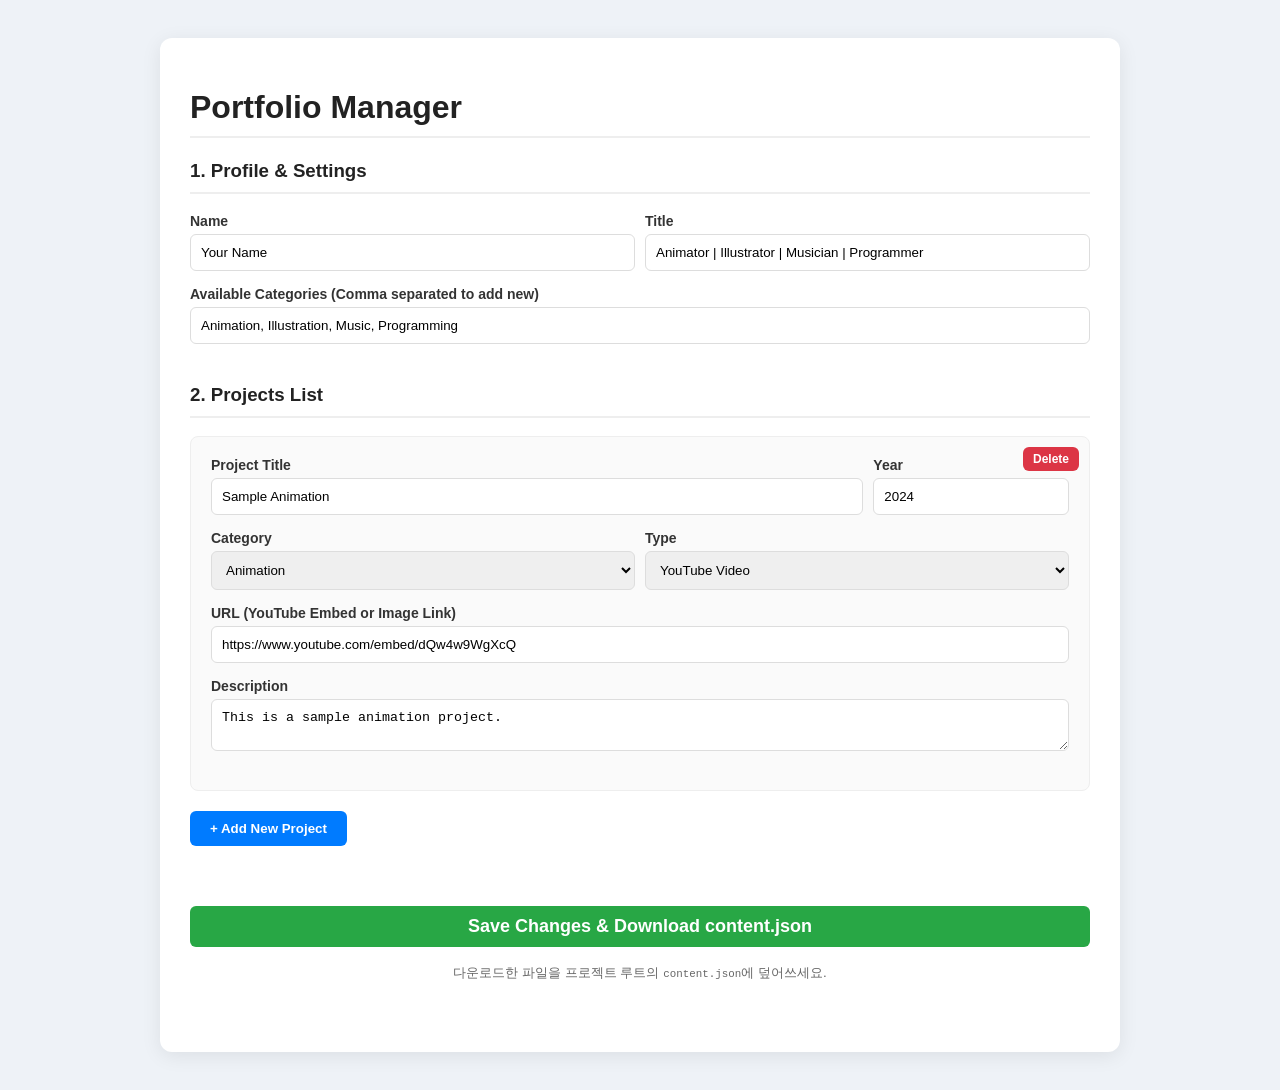
==== admin.html @ 2cd8b3ed "Initial commit: Retro CLI Portfolio with Admin GUI" ====
<!DOCTYPE html>
<html lang="ko">
<head>
    <meta charset="UTF-8">
    <title>Portfolio Admin Panel - Advanced</title>
    <style>
        :root { --primary: #007bff; --success: #28a745; --danger: #dc3545; }
        body { font-family: 'Segoe UI', sans-serif; padding: 30px; background: #eef2f7; color: #333; }
        .container { max-width: 900px; margin: auto; background: white; padding: 30px; border-radius: 12px; box-shadow: 0 4px 20px rgba(0,0,0,0.08); }
        h1, h2, h3 { color: #222; border-bottom: 2px solid #eee; padding-bottom: 10px; }
        .section { margin-bottom: 40px; }
        .form-group { margin-bottom: 15px; }
        label { display: block; font-weight: 600; margin-bottom: 5px; font-size: 14px; }
        input, textarea, select { width: 100%; padding: 10px; border: 1px solid #ddd; border-radius: 6px; box-sizing: border-box; }
        .project-item { border: 1px solid #eee; padding: 20px; margin-bottom: 20px; border-radius: 8px; background: #fafafa; position: relative; }
        .project-item:hover { border-color: var(--primary); }
        .flex-row { display: flex; gap: 10px; }
        .flex-row > div { flex: 1; }
        button { padding: 10px 20px; cursor: pointer; border: none; border-radius: 6px; font-weight: bold; transition: 0.2s; }
        .btn-add { background: var(--primary); color: white; }
        .btn-save { background: var(--success); color: white; width: 100%; font-size: 18px; margin-top: 20px; }
        .btn-delete { background: var(--danger); color: white; font-size: 12px; padding: 5px 10px; position: absolute; top: 10px; right: 10px; }
        .category-tag { display: inline-block; background: #ddd; padding: 2px 8px; border-radius: 4px; margin-right: 5px; font-size: 12px; }
    </style>
</head>
<body>
    <div class="container">
        <h1>Portfolio Manager</h1>

        <!-- Profile Section -->
        <div class="section">
            <h3>1. Profile & Settings</h3>
            <div class="flex-row">
                <div class="form-group">
                    <label>Name</label>
                    <input type="text" id="admin-name">
                </div>
                <div class="form-group">
                    <label>Title</label>
                    <input type="text" id="admin-title">
                </div>
            </div>
            <div class="form-group">
                <label>Available Categories (Comma separated to add new)</label>
                <input type="text" id="admin-categories" placeholder="Animation, Illustration, Music...">
            </div>
        </div>

        <!-- Projects Section -->
        <div class="section">
            <h3>2. Projects List</h3>
            <div id="project-list"></div>
            <button class="btn-add" onclick="addProject()">+ Add New Project</button>
        </div>

        <div class="section">
            <button class="btn-save" onclick="saveData()">Save Changes & Download content.json</button>
            <p style="text-align: center; color: #666;"><small>다운로드한 파일을 프로젝트 루트의 <code>content.json</code>에 덮어쓰세요.</small></p>
        </div>
    </div>

    <script>
        let data = null;

        async function init() {
            try {
                const res = await fetch('content.json');
                data = await res.json();
                
                document.getElementById('admin-name').value = data.profile.name;
                document.getElementById('admin-title').value = data.profile.title;
                document.getElementById('admin-categories').value = data.settings.categories.join(', ');
                
                renderProjects();
            } catch (e) { alert("content.json을 불러올 수 없습니다."); }
        }

        function renderProjects() {
            const list = document.getElementById('project-list');
            list.innerHTML = '';
            
            // 연도순 정렬 (내림차순)
            const sortedProjects = [...data.projects].sort((a, b) => b.year - a.year);

            sortedProjects.forEach((p, idx) => {
                const item = document.createElement('div');
                item.className = 'project-item';
                
                // 카테고리 드롭다운 생성
                const catOptions = data.settings.categories.map(cat => 
                    `<option value="${cat}" ${p.category === cat ? 'selected' : ''}>${cat}</option>`
                ).join('');

                item.innerHTML = `
                    <button class="btn-delete" onclick="deleteProject(${p.id})">Delete</button>
                    <div class="flex-row">
                        <div class="form-group">
                            <label>Project Title</label>
                            <input type="text" value="${p.title}" onchange="updateProject(${p.id}, 'title', this.value)">
                        </div>
                        <div class="form-group" style="flex: 0.3;">
                            <label>Year</label>
                            <input type="number" value="${p.year}" onchange="updateProject(${p.id}, 'year', parseInt(this.value))">
                        </div>
                    </div>
                    <div class="flex-row">
                        <div class="form-group">
                            <label>Category</label>
                            <select onchange="updateProject(${p.id}, 'category', this.value)">
                                ${catOptions}
                            </select>
                        </div>
                        <div class="form-group">
                            <label>Type</label>
                            <select onchange="updateProject(${p.id}, 'type', this.value)">
                                <option value="video" ${p.type==='video'?'selected':''}>YouTube Video</option>
                                <option value="image" ${p.type==='image'?'selected':''}>External Image URL</option>
                            </select>
                        </div>
                    </div>
                    <div class="form-group">
                        <label>URL (YouTube Embed or Image Link)</label>
                        <input type="text" value="${p.url}" onchange="updateProject(${p.id}, 'url', this.value)">
                    </div>
                    <div class="form-group">
                        <label>Description</label>
                        <textarea onchange="updateProject(${p.id}, 'description', this.value)">${p.description}</textarea>
                    </div>
                `;
                list.appendChild(item);
            });
        }

        function updateProject(id, field, value) {
            const p = data.projects.find(proj => proj.id === id);
            if (p) p[field] = value;
        }

        function addProject() {
            const newId = data.projects.length > 0 ? Math.max(...data.projects.map(p => p.id)) + 1 : 1;
            data.projects.push({
                id: newId,
                title: "New Project",
                type: "video",
                url: "",
                year: new Date().getFullYear(),
                category: data.settings.categories[0] || "General",
                tags: [],
                description: ""
            });
            renderProjects();
        }

        function deleteProject(id) {
            if(confirm("정말 삭제하시겠습니까?")) {
                data.projects = data.projects.filter(p => p.id !== id);
                renderProjects();
            }
        }

        function saveData() {
            data.profile.name = document.getElementById('admin-name').value;
            data.profile.title = document.getElementById('admin-title').value;
            data.settings.categories = document.getElementById('admin-categories').value.split(',').map(s => s.trim()).filter(s => s !== "");

            const blob = new Blob([JSON.stringify(data, null, 2)], { type: 'application/json' });
            const url = URL.createObjectURL(blob);
            const a = document.createElement('a');
            a.href = url;
            a.download = 'content.json';
            a.click();
        }

        init();
    </script>
</body>
</html>
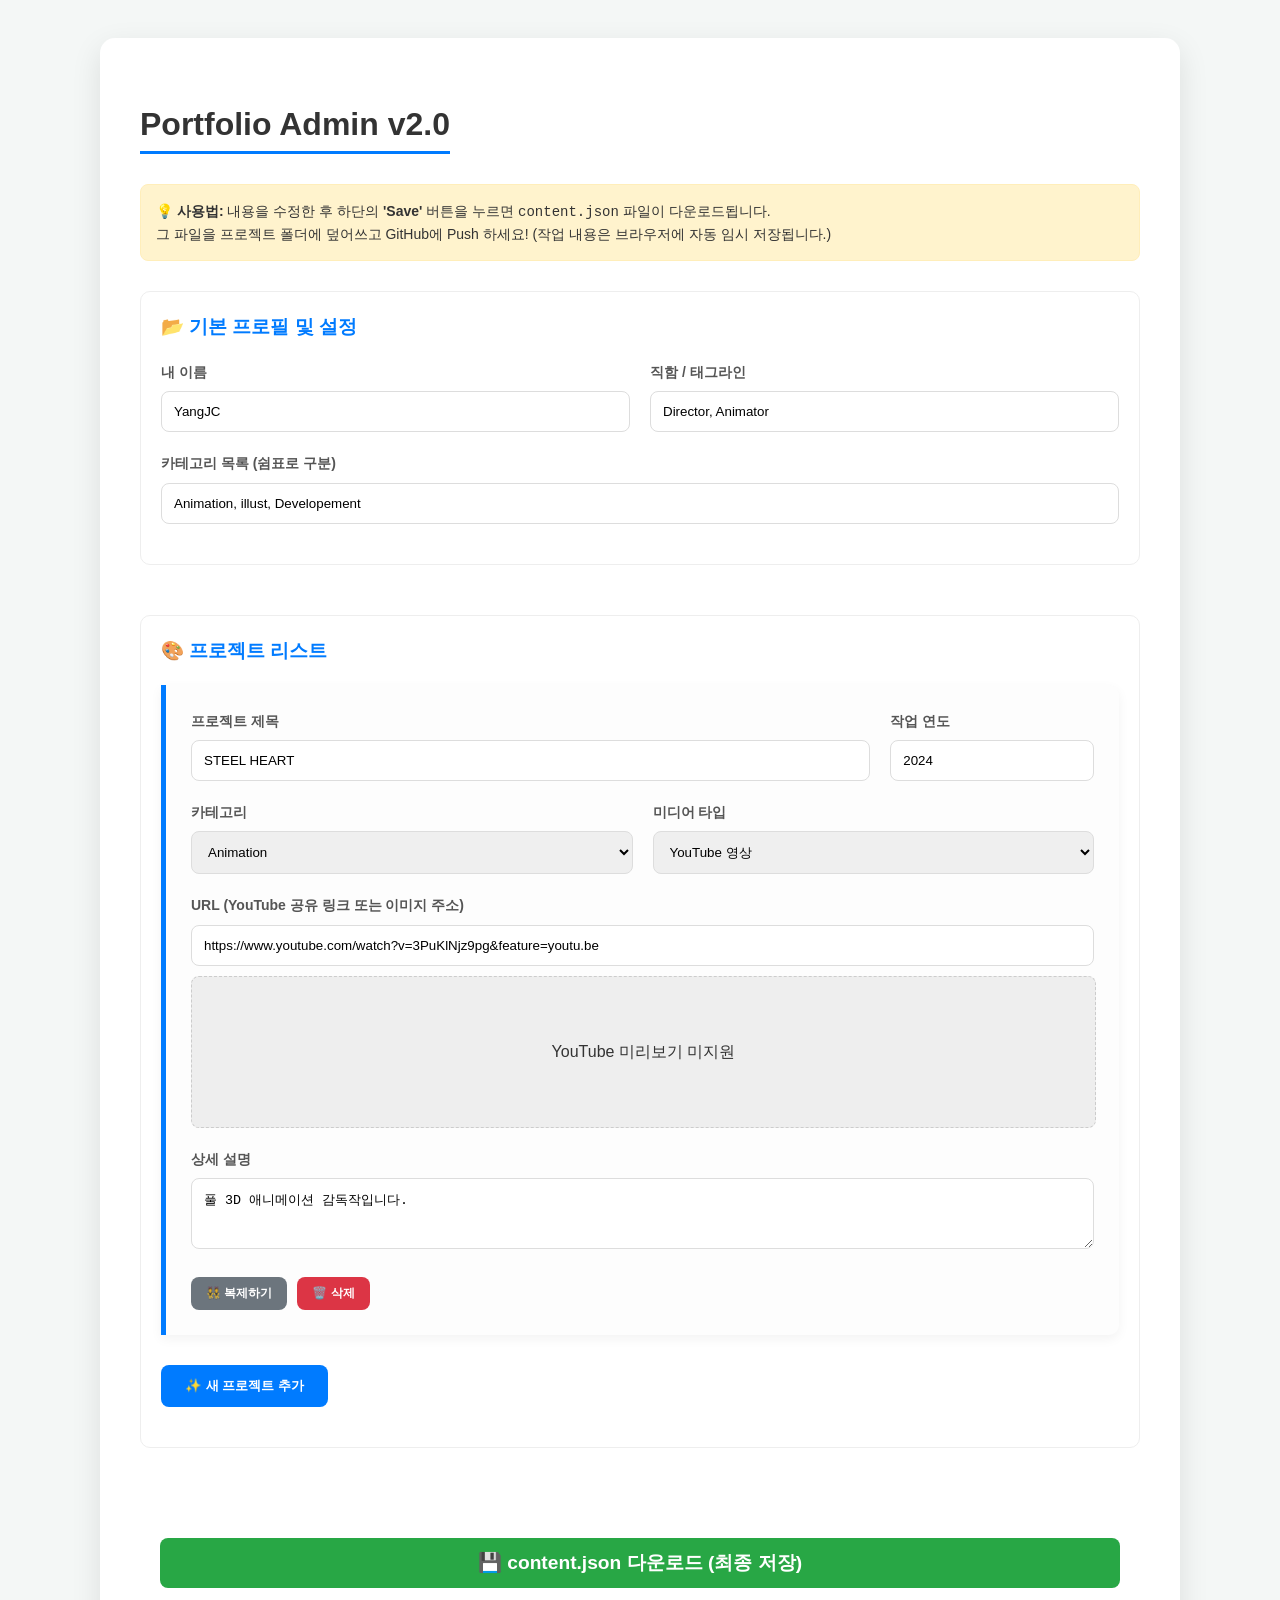
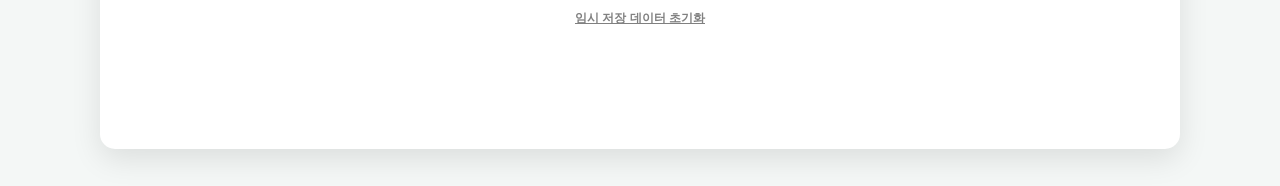
==== commit 583e260d: "Update: ASCII banner, fast boot with skip, and README.md" ====
--- a/admin.html
+++ b/admin.html
@@ -2,77 +2,119 @@
 <html lang="ko">
 <head>
     <meta charset="UTF-8">
-    <title>Portfolio Admin Panel - Advanced</title>
+    <title>Portfolio Admin Panel v2.0</title>
     <style>
-        :root { --primary: #007bff; --success: #28a745; --danger: #dc3545; }
-        body { font-family: 'Segoe UI', sans-serif; padding: 30px; background: #eef2f7; color: #333; }
-        .container { max-width: 900px; margin: auto; background: white; padding: 30px; border-radius: 12px; box-shadow: 0 4px 20px rgba(0,0,0,0.08); }
-        h1, h2, h3 { color: #222; border-bottom: 2px solid #eee; padding-bottom: 10px; }
-        .section { margin-bottom: 40px; }
-        .form-group { margin-bottom: 15px; }
-        label { display: block; font-weight: 600; margin-bottom: 5px; font-size: 14px; }
-        input, textarea, select { width: 100%; padding: 10px; border: 1px solid #ddd; border-radius: 6px; box-sizing: border-box; }
-        .project-item { border: 1px solid #eee; padding: 20px; margin-bottom: 20px; border-radius: 8px; background: #fafafa; position: relative; }
-        .project-item:hover { border-color: var(--primary); }
-        .flex-row { display: flex; gap: 10px; }
-        .flex-row > div { flex: 1; }
-        button { padding: 10px 20px; cursor: pointer; border: none; border-radius: 6px; font-weight: bold; transition: 0.2s; }
-        .btn-add { background: var(--primary); color: white; }
-        .btn-save { background: var(--success); color: white; width: 100%; font-size: 18px; margin-top: 20px; }
-        .btn-delete { background: var(--danger); color: white; font-size: 12px; padding: 5px 10px; position: absolute; top: 10px; right: 10px; }
-        .category-tag { display: inline-block; background: #ddd; padding: 2px 8px; border-radius: 4px; margin-right: 5px; font-size: 12px; }
+        :root { 
+            --primary: #007bff; --success: #28a745; --danger: #dc3545; --warning: #ffc107;
+            --bg: #f4f7f6; --text: #333; --card: #ffffff;
+        }
+        body { font-family: 'Segoe UI', Tahoma, Geneva, Verdana, sans-serif; padding: 30px; background: var(--bg); color: var(--text); line-height: 1.6; }
+        .container { max-width: 1000px; margin: auto; background: var(--card); padding: 40px; border-radius: 15px; box-shadow: 0 10px 30px rgba(0,0,0,0.1); position: relative; }
+        
+        h1 { font-size: 2rem; border-bottom: 3px solid var(--primary); display: inline-block; margin-bottom: 30px; }
+        h3 { margin-top: 0; color: var(--primary); }
+
+        .section { margin-bottom: 50px; padding: 20px; border-radius: 10px; background: #fff; border: 1px solid #eee; }
+        .form-group { margin-bottom: 20px; }
+        label { display: block; font-weight: bold; margin-bottom: 8px; font-size: 14px; color: #555; }
+        input, textarea, select { width: 100%; padding: 12px; border: 1px solid #ddd; border-radius: 8px; box-sizing: border-box; transition: 0.3s; }
+        input:focus { border-color: var(--primary); outline: none; box-shadow: 0 0 8px rgba(0,123,255,0.2); }
+
+        .project-item { border-left: 5px solid var(--primary); padding: 25px; margin-bottom: 30px; border-radius: 0 10px 10px 0; background: #fdfdfd; position: relative; box-shadow: 0 4px 12px rgba(0,0,0,0.05); }
+        .project-item:hover { transform: translateY(-2px); transition: 0.3s; }
+
+        .flex-row { display: flex; gap: 20px; flex-wrap: wrap; }
+        .flex-row > div { flex: 1; min-width: 200px; }
+
+        .btn-group { display: flex; gap: 10px; margin-top: 20px; }
+        button { padding: 12px 24px; cursor: pointer; border: none; border-radius: 8px; font-weight: bold; transition: 0.2s; display: flex; align-items: center; justify-content: center; gap: 8px; }
+        .btn-add { background: var(--primary); color: white; margin-bottom: 20px; }
+        .btn-save { background: var(--success); color: white; width: 100%; font-size: 1.2rem; margin-top: 20px; }
+        .btn-delete { background: var(--danger); color: white; font-size: 12px; padding: 8px 15px; }
+        .btn-copy { background: #6c757d; color: white; font-size: 12px; padding: 8px 15px; }
+        
+        /* 알림 토스트 */
+        #toast { position: fixed; bottom: 30px; right: 30px; padding: 15px 30px; border-radius: 10px; color: white; font-weight: bold; z-index: 1000; display: none; animation: slideIn 0.3s ease-out; }
+        @keyframes slideIn { from { transform: translateX(100%); opacity: 0; } to { transform: translateX(0); opacity: 1; } }
+        
+        /* 프리뷰 박스 */
+        .preview-box { width: 100%; height: 150px; background: #eee; border-radius: 8px; margin-top: 10px; display: flex; align-items: center; justify-content: center; overflow: hidden; border: 1px dashed #ccc; }
+        .preview-box img { max-height: 100%; object-fit: contain; }
+
+        .instruction-box { background: #fff3cd; border: 1px solid #ffeeba; padding: 15px; border-radius: 8px; margin-bottom: 30px; font-size: 14px; }
     </style>
 </head>
 <body>
+    <div id="toast"></div>
+
     <div class="container">
-        <h1>Portfolio Manager</h1>
+        <h1>Portfolio Admin v2.0</h1>
+        
+        <div class="instruction-box">
+            <strong>💡 사용법:</strong> 내용을 수정한 후 하단의 <b>'Save'</b> 버튼을 누르면 <code>content.json</code> 파일이 다운로드됩니다. <br>
+            그 파일을 프로젝트 폴더에 덮어쓰고 GitHub에 Push 하세요! (작업 내용은 브라우저에 자동 임시 저장됩니다.)
+        </div>
 
         <!-- Profile Section -->
         <div class="section">
-            <h3>1. Profile & Settings</h3>
+            <h3>📂 기본 프로필 및 설정</h3>
             <div class="flex-row">
                 <div class="form-group">
-                    <label>Name</label>
-                    <input type="text" id="admin-name">
+                    <label>내 이름</label>
+                    <input type="text" id="admin-name" oninput="autoSave()">
                 </div>
                 <div class="form-group">
-                    <label>Title</label>
-                    <input type="text" id="admin-title">
+                    <label>직함 / 태그라인</label>
+                    <input type="text" id="admin-title" oninput="autoSave()">
                 </div>
             </div>
             <div class="form-group">
-                <label>Available Categories (Comma separated to add new)</label>
-                <input type="text" id="admin-categories" placeholder="Animation, Illustration, Music...">
+                <label>카테고리 목록 (쉼표로 구분)</label>
+                <input type="text" id="admin-categories" oninput="updateCategories(this.value)" placeholder="Animation, Illustration, Music...">
             </div>
         </div>
 
         <!-- Projects Section -->
         <div class="section">
-            <h3>2. Projects List</h3>
+            <h3>🎨 프로젝트 리스트</h3>
             <div id="project-list"></div>
-            <button class="btn-add" onclick="addProject()">+ Add New Project</button>
-        </div>
-
-        <div class="section">
-            <button class="btn-save" onclick="saveData()">Save Changes & Download content.json</button>
-            <p style="text-align: center; color: #666;"><small>다운로드한 파일을 프로젝트 루트의 <code>content.json</code>에 덮어쓰세요.</small></p>
+            <button class="btn-add" onclick="addProject()">✨ 새 프로젝트 추가</button>
+        </div>
+
+        <div class="section" style="border: none; background: transparent;">
+            <button class="btn-save" onclick="saveData()">💾 content.json 다운로드 (최종 저장)</button>
+            <button onclick="clearTempData()" style="background:none; color:gray; font-size:12px; margin-top:10px; text-decoration: underline; width: 100%;">임시 저장 데이터 초기화</button>
         </div>
     </div>
 
     <script>
         let data = null;
+        const LOCAL_STORAGE_KEY = 'portfolio_draft_data';
 
         async function init() {
-            try {
-                const res = await fetch('content.json');
-                data = await res.json();
-                
-                document.getElementById('admin-name').value = data.profile.name;
-                document.getElementById('admin-title').value = data.profile.title;
-                document.getElementById('admin-categories').value = data.settings.categories.join(', ');
-                
-                renderProjects();
-            } catch (e) { alert("content.json을 불러올 수 없습니다."); }
+            // 1. 임시 저장 데이터 확인
+            const savedDraft = localStorage.getItem(LOCAL_STORAGE_KEY);
+            if (savedDraft) {
+                data = JSON.parse(savedDraft);
+                showToast("임시 저장된 데이터를 불러왔습니다.", "info");
+            } else {
+                try {
+                    const res = await fetch('content.json');
+                    data = await res.json();
+                } catch (e) {
+                    showToast("기본 데이터를 불러오지 못했습니다. 새로 시작합니다.", "error");
+                    data = { profile: { name: "", title: "" }, settings: { categories: [] }, projects: [] };
+                }
+            }
+            
+            fillStaticFields();
+            renderProjects();
+        }
+
+        function fillStaticFields() {
+            document.getElementById('admin-name').value = data.profile.name;
+            document.getElementById('admin-title').value = data.profile.title;
+            document.getElementById('admin-categories').value = data.settings.categories.join(', ');
         }
 
         function renderProjects() {
@@ -82,49 +124,54 @@
             // 연도순 정렬 (내림차순)
             const sortedProjects = [...data.projects].sort((a, b) => b.year - a.year);
 
-            sortedProjects.forEach((p, idx) => {
+            sortedProjects.forEach((p) => {
                 const item = document.createElement('div');
                 item.className = 'project-item';
                 
-                // 카테고리 드롭다운 생성
                 const catOptions = data.settings.categories.map(cat => 
                     `<option value="${cat}" ${p.category === cat ? 'selected' : ''}>${cat}</option>`
                 ).join('');
 
                 item.innerHTML = `
-                    <button class="btn-delete" onclick="deleteProject(${p.id})">Delete</button>
                     <div class="flex-row">
                         <div class="form-group">
-                            <label>Project Title</label>
-                            <input type="text" value="${p.title}" onchange="updateProject(${p.id}, 'title', this.value)">
+                            <label>프로젝트 제목</label>
+                            <input type="text" value="${p.title}" oninput="updateProject(${p.id}, 'title', this.value)">
                         </div>
                         <div class="form-group" style="flex: 0.3;">
-                            <label>Year</label>
-                            <input type="number" value="${p.year}" onchange="updateProject(${p.id}, 'year', parseInt(this.value))">
+                            <label>작업 연도</label>
+                            <input type="number" value="${p.year}" oninput="updateProject(${p.id}, 'year', parseInt(this.value))">
                         </div>
                     </div>
                     <div class="flex-row">
                         <div class="form-group">
-                            <label>Category</label>
+                            <label>카테고리</label>
                             <select onchange="updateProject(${p.id}, 'category', this.value)">
                                 ${catOptions}
                             </select>
                         </div>
                         <div class="form-group">
-                            <label>Type</label>
-                            <select onchange="updateProject(${p.id}, 'type', this.value)">
-                                <option value="video" ${p.type==='video'?'selected':''}>YouTube Video</option>
-                                <option value="image" ${p.type==='image'?'selected':''}>External Image URL</option>
+                            <label>미디어 타입</label>
+                            <select onchange="updateProject(${p.id}, 'type', this.value); renderProjects();">
+                                <option value="video" ${p.type==='video'?'selected':''}>YouTube 영상</option>
+                                <option value="image" ${p.type==='image'?'selected':''}>이미지 URL</option>
                             </select>
                         </div>
                     </div>
                     <div class="form-group">
-                        <label>URL (YouTube Embed or Image Link)</label>
-                        <input type="text" value="${p.url}" onchange="updateProject(${p.id}, 'url', this.value)">
+                        <label>URL (YouTube 공유 링크 또는 이미지 주소)</label>
+                        <input type="text" value="${p.url}" oninput="updateProject(${p.id}, 'url', this.value); updatePreview(${p.id}, this.value)">
+                        <div id="preview-${p.id}" class="preview-box">
+                            ${p.type === 'image' && p.url ? `<img src="${p.url}">` : p.type === 'video' ? '<span>YouTube 미리보기 미지원</span>' : '<span>미리보기 없음</span>'}
+                        </div>
                     </div>
                     <div class="form-group">
-                        <label>Description</label>
-                        <textarea onchange="updateProject(${p.id}, 'description', this.value)">${p.description}</textarea>
+                        <label>상세 설명</label>
+                        <textarea rows="3" oninput="updateProject(${p.id}, 'description', this.value)">${p.description}</textarea>
+                    </div>
+                    <div class="btn-group">
+                        <button class="btn-copy" onclick="copyProject(${p.id})">👯 복제하기</button>
+                        <button class="btn-delete" onclick="deleteProject(${p.id})">🗑️ 삭제</button>
                     </div>
                 `;
                 list.appendChild(item);
@@ -133,42 +180,95 @@
 
         function updateProject(id, field, value) {
             const p = data.projects.find(proj => proj.id === id);
-            if (p) p[field] = value;
+            if (p) {
+                p[field] = value;
+                autoSave();
+            }
+        }
+
+        function updatePreview(id, url) {
+            const p = data.projects.find(proj => proj.id === id);
+            const box = document.getElementById(`preview-${id}`);
+            if (p.type === 'image' && url) {
+                box.innerHTML = `<img src="${url}" onerror="this.parentNode.innerHTML='<span>잘못된 이미지 주소</span>'">`;
+            } else if (p.type === 'video') {
+                box.innerHTML = '<span>YouTube 미리보기 미지원</span>';
+            }
         }
 
         function addProject() {
-            const newId = data.projects.length > 0 ? Math.max(...data.projects.map(p => p.id)) + 1 : 1;
+            const newId = Date.now(); // 고유 ID 생성
             data.projects.push({
                 id: newId,
-                title: "New Project",
+                title: "새 프로젝트",
                 type: "video",
                 url: "",
                 year: new Date().getFullYear(),
                 category: data.settings.categories[0] || "General",
-                tags: [],
                 description: ""
             });
             renderProjects();
+            autoSave();
+            showToast("새 프로젝트가 추가되었습니다.", "success");
+        }
+
+        function copyProject(id) {
+            const p = data.projects.find(proj => proj.id === id);
+            const copy = JSON.parse(JSON.stringify(p));
+            copy.id = Date.now();
+            copy.title += " (복사본)";
+            data.projects.push(copy);
+            renderProjects();
+            autoSave();
+            showToast("프로젝트를 복제했습니다.", "info");
         }
 
         function deleteProject(id) {
-            if(confirm("정말 삭제하시겠습니까?")) {
+            if(confirm("정말 이 프로젝트를 삭제하시겠습니까?")) {
                 data.projects = data.projects.filter(p => p.id !== id);
                 renderProjects();
-            }
-        }
-
-        function saveData() {
+                autoSave();
+                showToast("삭제되었습니다.", "warning");
+            }
+        }
+
+        function updateCategories(val) {
+            data.settings.categories = val.split(',').map(s => s.trim()).filter(s => s !== "");
+            autoSave();
+            renderProjects(); // 드롭다운 갱신을 위해 다시 렌더링
+        }
+
+        function autoSave() {
             data.profile.name = document.getElementById('admin-name').value;
             data.profile.title = document.getElementById('admin-title').value;
-            data.settings.categories = document.getElementById('admin-categories').value.split(',').map(s => s.trim()).filter(s => s !== "");
-
+            localStorage.setItem(LOCAL_STORAGE_KEY, JSON.stringify(data));
+        }
+
+        function clearTempData() {
+            if(confirm("임시 저장된 작업 내용을 모두 지우고 파일에서 다시 불러올까요?")) {
+                localStorage.removeItem(LOCAL_STORAGE_KEY);
+                location.reload();
+            }
+        }
+
+        function showToast(msg, type) {
+            const t = document.getElementById('toast');
+            t.textContent = msg;
+            t.style.display = 'block';
+            t.style.background = type === 'success' ? 'var(--success)' : type === 'error' ? 'var(--danger)' : type === 'warning' ? 'var(--warning)' : 'var(--primary)';
+            setTimeout(() => { t.style.display = 'none'; }, 3000);
+        }
+
+        function saveData() {
             const blob = new Blob([JSON.stringify(data, null, 2)], { type: 'application/json' });
             const url = URL.createObjectURL(blob);
             const a = document.createElement('a');
             a.href = url;
             a.download = 'content.json';
             a.click();
+            
+            alert("✅ content.json 파일이 다운로드되었습니다!\n\n1. 다운로드된 파일을 프로젝트 폴더에 덮어쓰세요.\n2. 변경사항을 GitHub에 Push 하세요.");
+            showToast("다운로드 완료!", "success");
         }
 
         init();
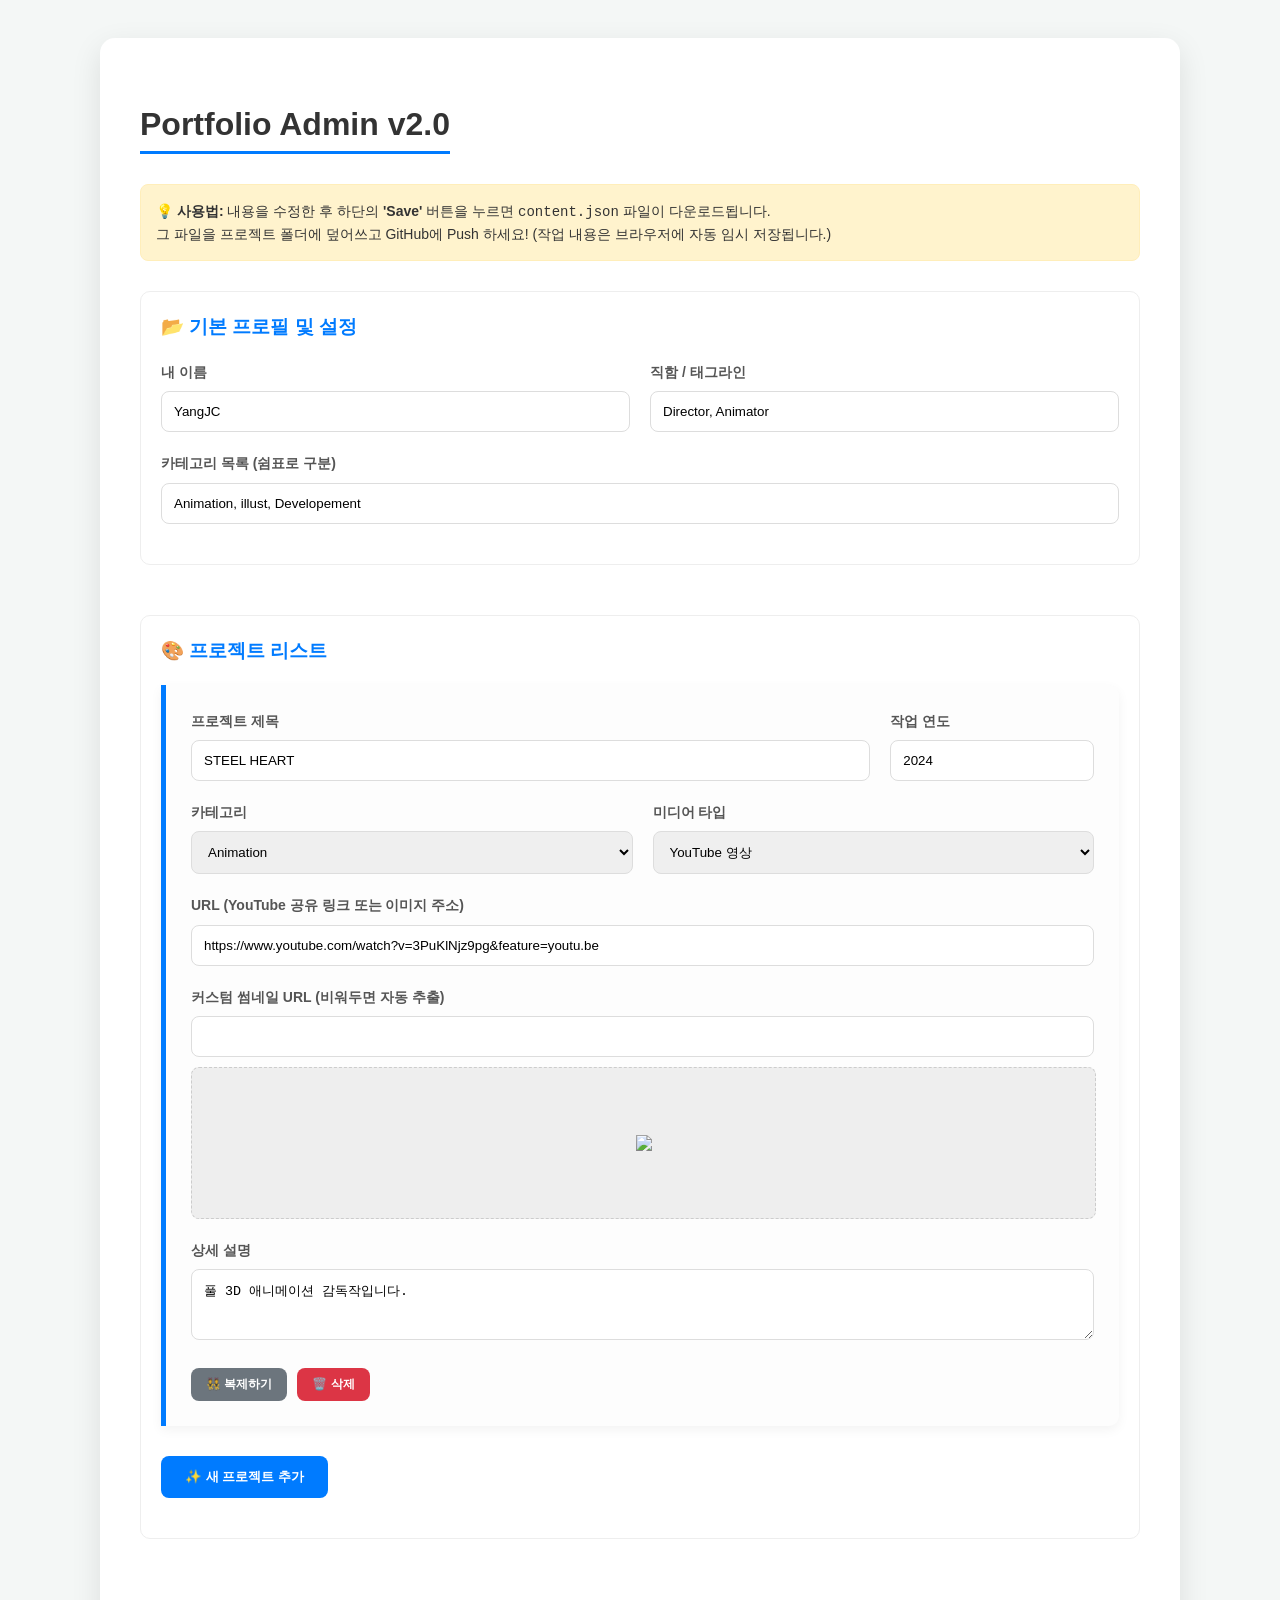
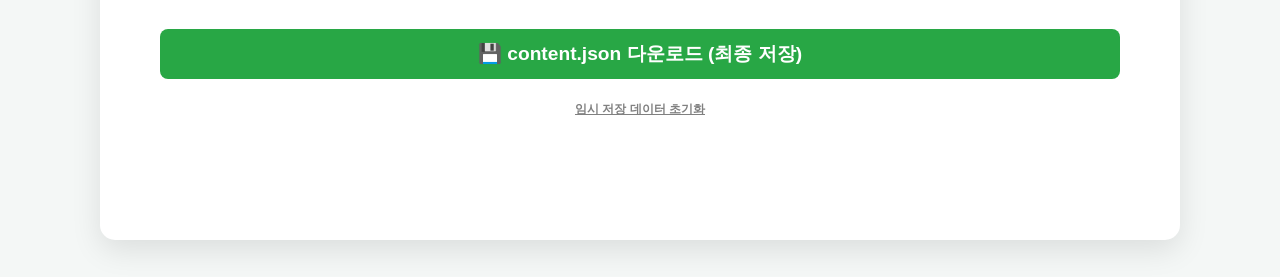
==== commit 49407237: "Update: Better thumbnail logic and custom thumbnail support in Admin" ====
--- a/admin.html
+++ b/admin.html
@@ -161,8 +161,12 @@
                     <div class="form-group">
                         <label>URL (YouTube 공유 링크 또는 이미지 주소)</label>
                         <input type="text" value="${p.url}" oninput="updateProject(${p.id}, 'url', this.value); updatePreview(${p.id}, this.value)">
+                    </div>
+                    <div class="form-group">
+                        <label>커스텀 썸네일 URL (비워두면 자동 추출)</label>
+                        <input type="text" value="${p.thumbnail_url || ''}" oninput="updateProject(${p.id}, 'thumbnail_url', this.value); updatePreview(${p.id}, this.value)">
                         <div id="preview-${p.id}" class="preview-box">
-                            ${p.type === 'image' && p.url ? `<img src="${p.url}">` : p.type === 'video' ? '<span>YouTube 미리보기 미지원</span>' : '<span>미리보기 없음</span>'}
+                            ${(p.thumbnail_url || p.url) ? `<img src="${p.thumbnail_url || p.url}">` : '<span>미리보기 없음</span>'}
                         </div>
                     </div>
                     <div class="form-group">
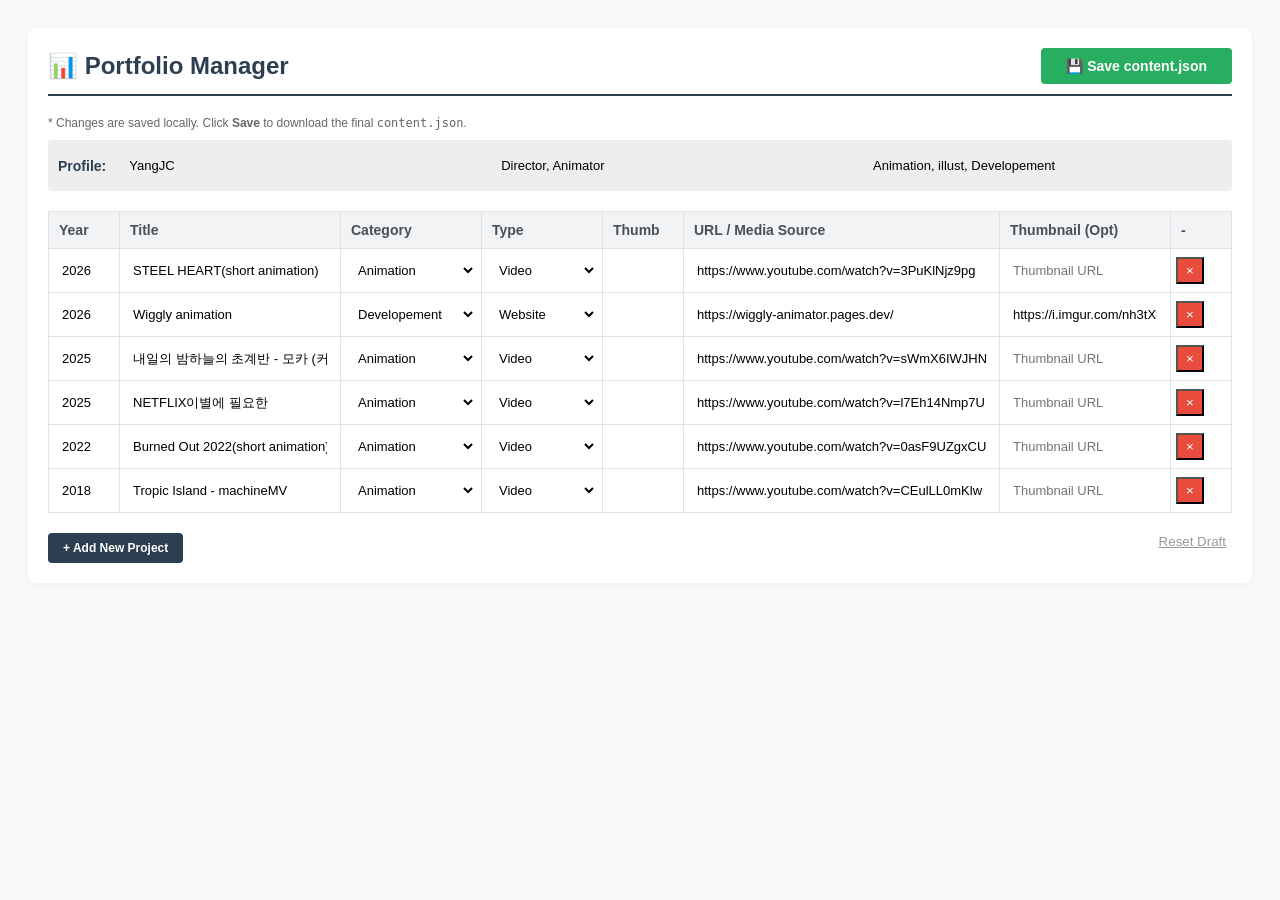
==== commit 63f6b151: "Optimize structure, upgrade Admin UI, and add website project type" ====
--- a/admin.html
+++ b/admin.html
@@ -2,89 +2,48 @@
 <html lang="ko">
 <head>
     <meta charset="UTF-8">
-    <title>Portfolio Admin Panel v2.0</title>
-    <style>
-        :root { 
-            --primary: #007bff; --success: #28a745; --danger: #dc3545; --warning: #ffc107;
-            --bg: #f4f7f6; --text: #333; --card: #ffffff;
-        }
-        body { font-family: 'Segoe UI', Tahoma, Geneva, Verdana, sans-serif; padding: 30px; background: var(--bg); color: var(--text); line-height: 1.6; }
-        .container { max-width: 1000px; margin: auto; background: var(--card); padding: 40px; border-radius: 15px; box-shadow: 0 10px 30px rgba(0,0,0,0.1); position: relative; }
-        
-        h1 { font-size: 2rem; border-bottom: 3px solid var(--primary); display: inline-block; margin-bottom: 30px; }
-        h3 { margin-top: 0; color: var(--primary); }
-
-        .section { margin-bottom: 50px; padding: 20px; border-radius: 10px; background: #fff; border: 1px solid #eee; }
-        .form-group { margin-bottom: 20px; }
-        label { display: block; font-weight: bold; margin-bottom: 8px; font-size: 14px; color: #555; }
-        input, textarea, select { width: 100%; padding: 12px; border: 1px solid #ddd; border-radius: 8px; box-sizing: border-box; transition: 0.3s; }
-        input:focus { border-color: var(--primary); outline: none; box-shadow: 0 0 8px rgba(0,123,255,0.2); }
-
-        .project-item { border-left: 5px solid var(--primary); padding: 25px; margin-bottom: 30px; border-radius: 0 10px 10px 0; background: #fdfdfd; position: relative; box-shadow: 0 4px 12px rgba(0,0,0,0.05); }
-        .project-item:hover { transform: translateY(-2px); transition: 0.3s; }
-
-        .flex-row { display: flex; gap: 20px; flex-wrap: wrap; }
-        .flex-row > div { flex: 1; min-width: 200px; }
-
-        .btn-group { display: flex; gap: 10px; margin-top: 20px; }
-        button { padding: 12px 24px; cursor: pointer; border: none; border-radius: 8px; font-weight: bold; transition: 0.2s; display: flex; align-items: center; justify-content: center; gap: 8px; }
-        .btn-add { background: var(--primary); color: white; margin-bottom: 20px; }
-        .btn-save { background: var(--success); color: white; width: 100%; font-size: 1.2rem; margin-top: 20px; }
-        .btn-delete { background: var(--danger); color: white; font-size: 12px; padding: 8px 15px; }
-        .btn-copy { background: #6c757d; color: white; font-size: 12px; padding: 8px 15px; }
-        
-        /* 알림 토스트 */
-        #toast { position: fixed; bottom: 30px; right: 30px; padding: 15px 30px; border-radius: 10px; color: white; font-weight: bold; z-index: 1000; display: none; animation: slideIn 0.3s ease-out; }
-        @keyframes slideIn { from { transform: translateX(100%); opacity: 0; } to { transform: translateX(0); opacity: 1; } }
-        
-        /* 프리뷰 박스 */
-        .preview-box { width: 100%; height: 150px; background: #eee; border-radius: 8px; margin-top: 10px; display: flex; align-items: center; justify-content: center; overflow: hidden; border: 1px dashed #ccc; }
-        .preview-box img { max-height: 100%; object-fit: contain; }
-
-        .instruction-box { background: #fff3cd; border: 1px solid #ffeeba; padding: 15px; border-radius: 8px; margin-bottom: 30px; font-size: 14px; }
-    </style>
+    <title>Portfolio Manager (Spreadsheet Mode)</title>
+    <link rel="stylesheet" href="assets/css/admin.css">
 </head>
 <body>
     <div id="toast"></div>
+    <div class="container">
+        <header>
+            <h1>📊 Portfolio Manager</h1>
+            <button class="btn btn-save" onclick="saveData()">💾 Save content.json</button>
+        </header>
 
-    <div class="container">
-        <h1>Portfolio Admin v2.0</h1>
-        
-        <div class="instruction-box">
-            <strong>💡 사용법:</strong> 내용을 수정한 후 하단의 <b>'Save'</b> 버튼을 누르면 <code>content.json</code> 파일이 다운로드됩니다. <br>
-            그 파일을 프로젝트 폴더에 덮어쓰고 GitHub에 Push 하세요! (작업 내용은 브라우저에 자동 임시 저장됩니다.)
+        <div class="instruction">
+            * Changes are saved locally. Click <b>Save</b> to download the final <code>content.json</code>.
         </div>
 
-        <!-- Profile Section -->
-        <div class="section">
-            <h3>📂 기본 프로필 및 설정</h3>
-            <div class="flex-row">
-                <div class="form-group">
-                    <label>내 이름</label>
-                    <input type="text" id="admin-name" oninput="autoSave()">
-                </div>
-                <div class="form-group">
-                    <label>직함 / 태그라인</label>
-                    <input type="text" id="admin-title" oninput="autoSave()">
-                </div>
-            </div>
-            <div class="form-group">
-                <label>카테고리 목록 (쉼표로 구분)</label>
-                <input type="text" id="admin-categories" oninput="updateCategories(this.value)" placeholder="Animation, Illustration, Music...">
-            </div>
+        <div class="profile-bar">
+            <strong>Profile:</strong>
+            <input type="text" id="admin-name" placeholder="Name" oninput="autoSave()">
+            <input type="text" id="admin-title" placeholder="Title" oninput="autoSave()">
+            <input type="text" id="admin-categories" placeholder="Categories (comma separated)" oninput="updateCategories(this.value)">
         </div>
 
-        <!-- Projects Section -->
-        <div class="section">
-            <h3>🎨 프로젝트 리스트</h3>
-            <div id="project-list"></div>
-            <button class="btn-add" onclick="addProject()">✨ 새 프로젝트 추가</button>
+        <div class="spreadsheet-container">
+            <table>
+                <thead>
+                    <tr>
+                        <th style="width: 50px;">Year</th>
+                        <th style="width: 200px;">Title</th>
+                        <th style="width: 120px;">Category</th>
+                        <th style="width: 100px;">Type</th>
+                        <th style="width: 60px;">Thumb</th>
+                        <th>URL / Media Source</th>
+                        <th style="width: 150px;">Thumbnail (Opt)</th>
+                        <th style="width: 40px;">-</th>
+                    </tr>
+                </thead>
+                <tbody id="project-body"></tbody>
+            </table>
         </div>
-
-        <div class="section" style="border: none; background: transparent;">
-            <button class="btn-save" onclick="saveData()">💾 content.json 다운로드 (최종 저장)</button>
-            <button onclick="clearTempData()" style="background:none; color:gray; font-size:12px; margin-top:10px; text-decoration: underline; width: 100%;">임시 저장 데이터 초기화</button>
-        </div>
+        
+        <button class="btn btn-add" onclick="addProject()">+ Add New Project</button>
+        <button onclick="clearTempData()" style="float:right; background:none; border:none; color:#999; cursor:pointer; text-decoration:underline;">Reset Draft</button>
     </div>
 
     <script>
@@ -92,154 +51,115 @@
         const LOCAL_STORAGE_KEY = 'portfolio_draft_data';
 
         async function init() {
-            // 1. 임시 저장 데이터 확인
             const savedDraft = localStorage.getItem(LOCAL_STORAGE_KEY);
             if (savedDraft) {
                 data = JSON.parse(savedDraft);
-                showToast("임시 저장된 데이터를 불러왔습니다.", "info");
             } else {
                 try {
                     const res = await fetch('content.json');
                     data = await res.json();
                 } catch (e) {
-                    showToast("기본 데이터를 불러오지 못했습니다. 새로 시작합니다.", "error");
-                    data = { profile: { name: "", title: "" }, settings: { categories: [] }, projects: [] };
+                    data = { profile: { name: "", title: "" }, settings: { categories: ["General"] }, projects: [] };
                 }
             }
-            
-            fillStaticFields();
+            fillFields();
             renderProjects();
         }
 
-        function fillStaticFields() {
+        function fillFields() {
             document.getElementById('admin-name').value = data.profile.name;
             document.getElementById('admin-title').value = data.profile.title;
             document.getElementById('admin-categories').value = data.settings.categories.join(', ');
         }
 
+        function getDirectImgurUrl(url) {
+            if (!url) return url;
+            if (url.includes('imgur.com') && !url.includes('i.imgur.com')) {
+                if (!url.includes('/a/') && !url.includes('/gallery/')) {
+                    const id = url.split('/').pop();
+                    return `https://i.imgur.com/${id}.jpg`;
+                }
+            }
+            return url;
+        }
+
+        function getThumbnail(p) {
+            if (p.thumbnail_url) return getDirectImgurUrl(p.thumbnail_url);
+            if (p.type === 'image') return getDirectImgurUrl(p.url);
+            if (p.type === 'video') {
+                let vidId = "";
+                if (p.url.includes('v=')) vidId = p.url.split('v=')[1].split('&')[0];
+                else if (p.url.includes('youtu.be/')) vidId = p.url.split('/').pop().split('?')[0];
+                else vidId = p.url.split('/').pop().split('?')[0];
+                return `https://img.youtube.com/vi/${vidId}/mqdefault.jpg`;
+            }
+            return 'https://via.placeholder.com/50x30?text=WEB';
+        }
+
         function renderProjects() {
-            const list = document.getElementById('project-list');
-            list.innerHTML = '';
+            const body = document.getElementById('project-body');
+            body.innerHTML = '';
             
-            // 연도순 정렬 (내림차순)
-            const sortedProjects = [...data.projects].sort((a, b) => b.year - a.year);
-
-            sortedProjects.forEach((p) => {
-                const item = document.createElement('div');
-                item.className = 'project-item';
+            data.projects.sort((a, b) => b.year - a.year).forEach((p) => {
+                const tr = document.createElement('tr');
                 
                 const catOptions = data.settings.categories.map(cat => 
                     `<option value="${cat}" ${p.category === cat ? 'selected' : ''}>${cat}</option>`
                 ).join('');
 
-                item.innerHTML = `
-                    <div class="flex-row">
-                        <div class="form-group">
-                            <label>프로젝트 제목</label>
-                            <input type="text" value="${p.title}" oninput="updateProject(${p.id}, 'title', this.value)">
-                        </div>
-                        <div class="form-group" style="flex: 0.3;">
-                            <label>작업 연도</label>
-                            <input type="number" value="${p.year}" oninput="updateProject(${p.id}, 'year', parseInt(this.value))">
-                        </div>
-                    </div>
-                    <div class="flex-row">
-                        <div class="form-group">
-                            <label>카테고리</label>
-                            <select onchange="updateProject(${p.id}, 'category', this.value)">
-                                ${catOptions}
-                            </select>
-                        </div>
-                        <div class="form-group">
-                            <label>미디어 타입</label>
-                            <select onchange="updateProject(${p.id}, 'type', this.value); renderProjects();">
-                                <option value="video" ${p.type==='video'?'selected':''}>YouTube 영상</option>
-                                <option value="image" ${p.type==='image'?'selected':''}>이미지 URL</option>
-                            </select>
-                        </div>
-                    </div>
-                    <div class="form-group">
-                        <label>URL (YouTube 공유 링크 또는 이미지 주소)</label>
-                        <input type="text" value="${p.url}" oninput="updateProject(${p.id}, 'url', this.value); updatePreview(${p.id}, this.value)">
-                    </div>
-                    <div class="form-group">
-                        <label>커스텀 썸네일 URL (비워두면 자동 추출)</label>
-                        <input type="text" value="${p.thumbnail_url || ''}" oninput="updateProject(${p.id}, 'thumbnail_url', this.value); updatePreview(${p.id}, this.value)">
-                        <div id="preview-${p.id}" class="preview-box">
-                            ${(p.thumbnail_url || p.url) ? `<img src="${p.thumbnail_url || p.url}">` : '<span>미리보기 없음</span>'}
-                        </div>
-                    </div>
-                    <div class="form-group">
-                        <label>상세 설명</label>
-                        <textarea rows="3" oninput="updateProject(${p.id}, 'description', this.value)">${p.description}</textarea>
-                    </div>
-                    <div class="btn-group">
-                        <button class="btn-copy" onclick="copyProject(${p.id})">👯 복제하기</button>
-                        <button class="btn-delete" onclick="deleteProject(${p.id})">🗑️ 삭제</button>
-                    </div>
+                const thumb = getThumbnail(p);
+
+                tr.innerHTML = `
+                    <td><input type="number" value="${p.year}" oninput="updateProject(${p.id}, 'year', parseInt(this.value))"></td>
+                    <td><input type="text" value="${p.title}" oninput="updateProject(${p.id}, 'title', this.value)"></td>
+                    <td><select onchange="updateProject(${p.id}, 'category', this.value)">${catOptions}</select></td>
+                    <td>
+                        <select onchange="updateProject(${p.id}, 'type', this.value); renderProjects();">
+                            <option value="video" ${p.type==='video'?'selected':''}>Video</option>
+                            <option value="image" ${p.type==='image'?'selected':''}>Image</option>
+                            <option value="website" ${p.type==='website'?'selected':''}>Website</option>
+                        </select>
+                    </td>
+                    <td class="thumbnail-cell"><img src="${thumb}" onerror="this.src='https://via.placeholder.com/50x30?text=ERR'"></td>
+                    <td><input type="text" value="${p.url}" placeholder="URL" oninput="updateProject(${p.id}, 'url', this.value)"></td>
+                    <td><input type="text" value="${p.thumbnail_url || ''}" placeholder="Thumbnail URL" oninput="updateProject(${p.id}, 'thumbnail_url', this.value)"></td>
+                    <td><button class="btn-delete" onclick="deleteProject(${p.id})">×</button></td>
                 `;
-                list.appendChild(item);
+                body.appendChild(tr);
             });
         }
 
         function updateProject(id, field, value) {
             const p = data.projects.find(proj => proj.id === id);
-            if (p) {
-                p[field] = value;
-                autoSave();
-            }
-        }
-
-        function updatePreview(id, url) {
-            const p = data.projects.find(proj => proj.id === id);
-            const box = document.getElementById(`preview-${id}`);
-            if (p.type === 'image' && url) {
-                box.innerHTML = `<img src="${url}" onerror="this.parentNode.innerHTML='<span>잘못된 이미지 주소</span>'">`;
-            } else if (p.type === 'video') {
-                box.innerHTML = '<span>YouTube 미리보기 미지원</span>';
-            }
+            if (p) { p[field] = value; autoSave(); }
         }
 
         function addProject() {
-            const newId = Date.now(); // 고유 ID 생성
             data.projects.push({
-                id: newId,
-                title: "새 프로젝트",
+                id: Date.now(),
+                title: "New Project",
                 type: "video",
                 url: "",
                 year: new Date().getFullYear(),
-                category: data.settings.categories[0] || "General",
+                category: data.settings.categories[0],
                 description: ""
             });
             renderProjects();
             autoSave();
-            showToast("새 프로젝트가 추가되었습니다.", "success");
-        }
-
-        function copyProject(id) {
-            const p = data.projects.find(proj => proj.id === id);
-            const copy = JSON.parse(JSON.stringify(p));
-            copy.id = Date.now();
-            copy.title += " (복사본)";
-            data.projects.push(copy);
-            renderProjects();
-            autoSave();
-            showToast("프로젝트를 복제했습니다.", "info");
         }
 
         function deleteProject(id) {
-            if(confirm("정말 이 프로젝트를 삭제하시겠습니까?")) {
+            if(confirm("Delete this project?")) {
                 data.projects = data.projects.filter(p => p.id !== id);
                 renderProjects();
                 autoSave();
-                showToast("삭제되었습니다.", "warning");
             }
         }
 
         function updateCategories(val) {
             data.settings.categories = val.split(',').map(s => s.trim()).filter(s => s !== "");
             autoSave();
-            renderProjects(); // 드롭다운 갱신을 위해 다시 렌더링
+            renderProjects();
         }
 
         function autoSave() {
@@ -249,18 +169,10 @@
         }
 
         function clearTempData() {
-            if(confirm("임시 저장된 작업 내용을 모두 지우고 파일에서 다시 불러올까요?")) {
+            if(confirm("Discard all drafts and reload from file?")) {
                 localStorage.removeItem(LOCAL_STORAGE_KEY);
                 location.reload();
             }
-        }
-
-        function showToast(msg, type) {
-            const t = document.getElementById('toast');
-            t.textContent = msg;
-            t.style.display = 'block';
-            t.style.background = type === 'success' ? 'var(--success)' : type === 'error' ? 'var(--danger)' : type === 'warning' ? 'var(--warning)' : 'var(--primary)';
-            setTimeout(() => { t.style.display = 'none'; }, 3000);
         }
 
         function saveData() {
@@ -270,9 +182,7 @@
             a.href = url;
             a.download = 'content.json';
             a.click();
-            
-            alert("✅ content.json 파일이 다운로드되었습니다!\n\n1. 다운로드된 파일을 프로젝트 폴더에 덮어쓰세요.\n2. 변경사항을 GitHub에 Push 하세요.");
-            showToast("다운로드 완료!", "success");
+            alert("✅ content.json downloaded. Overwrite the file in your folder and push to GitHub.");
         }
 
         init();
--- a/assets/css/admin.css
+++ b/assets/css/admin.css
@@ -0,0 +1,37 @@
+:root { 
+    --primary: #2c3e50; --success: #27ae60; --danger: #e74c3c; --warning: #f39c12;
+    --bg: #f8f9fa; --text: #2c3e50; --card: #ffffff; --border: #dee2e6;
+}
+body { font-family: -apple-system, BlinkMacSystemFont, "Segoe UI", Roboto, Helvetica, Arial, sans-serif; padding: 20px; background: var(--bg); color: var(--text); font-size: 14px; }
+.container { max-width: 1200px; margin: auto; background: var(--card); padding: 20px; border-radius: 8px; box-shadow: 0 2px 10px rgba(0,0,0,0.05); }
+
+header { display: flex; justify-content: space-between; align-items: center; margin-bottom: 20px; border-bottom: 2px solid var(--primary); padding-bottom: 10px; }
+h1 { margin: 0; font-size: 1.5rem; color: var(--primary); }
+
+.profile-bar { display: flex; gap: 15px; background: #eee; padding: 10px; border-radius: 4px; margin-bottom: 20px; align-items: center; }
+.profile-bar input { padding: 5px; border: 1px solid var(--border); border-radius: 3px; }
+
+/* Spreadsheet Table */
+.spreadsheet-container { overflow-x: auto; margin-bottom: 20px; }
+table { width: 100%; border-collapse: collapse; background: white; min-width: 800px; }
+th { background: #f1f3f5; color: #495057; font-weight: 600; text-align: left; padding: 10px; border: 1px solid var(--border); }
+td { padding: 5px; border: 1px solid var(--border); vertical-align: middle; }
+
+input[type="text"], input[type="number"], select, textarea { 
+    width: 100%; border: none; padding: 8px; box-sizing: border-box; background: transparent; font-size: 13px;
+}
+input:focus, select:focus, textarea:focus { background: #e9ecef; outline: none; }
+
+textarea { height: 40px; resize: vertical; }
+
+.btn { padding: 8px 15px; cursor: pointer; border: none; border-radius: 4px; font-weight: bold; transition: 0.2s; font-size: 12px; }
+.btn-add { background: var(--primary); color: white; }
+.btn-save { background: var(--success); color: white; padding: 10px 25px; font-size: 14px; }
+.btn-delete { background: var(--danger); color: white; padding: 4px 8px; }
+.btn-copy { background: #6c757d; color: white; padding: 4px 8px; }
+
+#toast { position: fixed; top: 20px; right: 20px; padding: 10px 20px; border-radius: 4px; color: white; z-index: 1000; display: none; }
+
+.instruction { font-size: 12px; color: #666; margin-bottom: 10px; }
+.thumbnail-cell { width: 60px; text-align: center; }
+.thumbnail-cell img { width: 50px; height: 30px; object-fit: cover; border-radius: 2px; }
